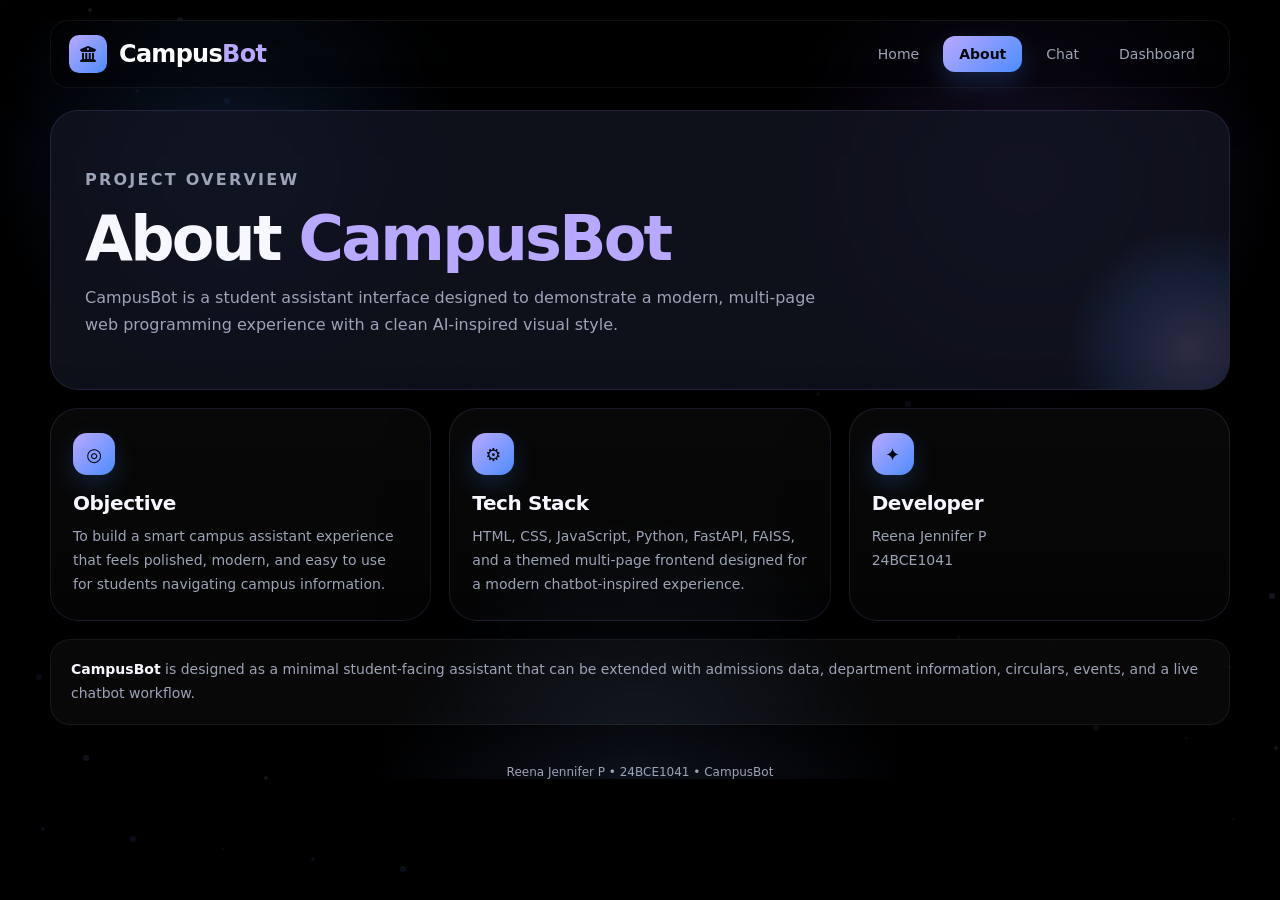
==== frontend/about.html @ f282c004 "Replace old frontend with new frontend pages" ====
<!DOCTYPE html>
<html lang="en">
<head>
  <meta charset="UTF-8" />
  <meta name="viewport" content="width=device-width, initial-scale=1.0" />
  <title>CampusBot • About</title>
  <link rel="stylesheet" href="https://cdnjs.cloudflare.com/ajax/libs/font-awesome/6.5.2/css/all.min.css">
  <style>
    :root{
      --bg:#000000;
      --text:#f6f7ff;
      --muted:#9ca3b7;
      --line:rgba(255,255,255,0.10);
      --line-soft:rgba(255,255,255,0.06);
      --panel:rgba(18,20,32,0.82);
      --panel-2:rgba(255,255,255,0.04);
      --accent:#b9a8ff;
      --accent-2:#4d8dff;
      --shadow:0 24px 60px rgba(0,0,0,0.55);
      --radius-xl:28px;
      --radius-lg:20px;
      --radius-md:16px;
      --radius-sm:14px;
    }

    *{
      box-sizing:border-box;
      margin:0;
      padding:0;
    }

    html, body{
      width:100%;
      min-height:100%;
      font-family:Inter, ui-sans-serif, system-ui, -apple-system, BlinkMacSystemFont, "Segoe UI", Roboto, Helvetica, Arial, sans-serif;
      background:var(--bg);
      color:var(--text);
    }

    body{
      overflow-x:hidden;
      background:
        radial-gradient(circle at 18% 18%, rgba(77,141,255,0.20), transparent 20%),
        radial-gradient(circle at 80% 20%, rgba(143,107,255,0.18), transparent 22%),
        radial-gradient(circle at 50% 100%, rgba(122,166,255,0.12), transparent 28%),
        #000;
    }

    #bgCanvas{
      position:fixed;
      inset:0;
      width:100%;
      height:100%;
      z-index:0;
      pointer-events:none;
    }

    .grid{
      position:fixed;
      inset:0;
      background:
        linear-gradient(to right, rgba(255,255,255,.03) 1px, transparent 1px),
        linear-gradient(to bottom, rgba(255,255,255,.03) 1px, transparent 1px);
      background-size:70px 70px;
      opacity:.14;
      pointer-events:none;
      mask-image:radial-gradient(700px 500px at 50% 20%, black 30%, transparent 70%);
      z-index:1;
    }

    .site-header,
    .page,
    .site-footer{
      position:relative;
      z-index:2;
    }

    .site-header{
      width:min(1180px, calc(100vw - 32px));
      margin:20px auto 0;
      padding:14px 18px;
      display:flex;
      align-items:center;
      justify-content:space-between;
      gap:20px;
      border:1px solid var(--line-soft);
      border-radius:18px;
      background:rgba(0,0,0,0.45);
      backdrop-filter:blur(14px);
      box-shadow:0 18px 45px rgba(0,0,0,0.35);
    }

    .brand-link{
      text-decoration:none;
    }

    .brand-wrap{
      display:flex;
      align-items:center;
      gap:12px;
    }

    .brand-badge{
      width:38px;
      height:38px;
      border-radius:10px;
      background:linear-gradient(135deg, var(--accent) 0%, var(--accent-2) 100%);
      box-shadow:0 8px 16px rgba(0,0,0,0.25);
      display:grid;
      place-items:center;
      color:#0b0d14;
      font-size:16px;
      flex:0 0 38px;
    }

    .brand-text{
      color:#ffffff;
      font-size:24px;
      font-weight:700;
      letter-spacing:-0.03em;
    }

    .brand-text span{
      color:var(--accent);
    }

    .nav-links{
      display:flex;
      align-items:center;
      gap:8px;
      flex-wrap:wrap;
    }

    .nav-links a{
      text-decoration:none;
      color:var(--muted);
      font-size:14px;
      font-weight:500;
      padding:10px 16px;
      border-radius:12px;
      transition:.2s ease;
    }

    .nav-links a:hover{
      color:var(--text);
      background:rgba(255,255,255,0.04);
    }

    .nav-links a.active{
      color:#07080d;
      background:linear-gradient(135deg, var(--accent) 0%, var(--accent-2) 100%);
      font-weight:700;
      box-shadow:0 10px 24px rgba(77,141,255,0.22);
    }

    .page{
      width:min(1180px, calc(100vw - 32px));
      margin:22px auto;
      padding-bottom:18px;
    }

    .panel{
      border:1px solid rgba(167,139,250,0.14);
      border-radius:var(--radius-xl);
      background:var(--panel);
      backdrop-filter:blur(14px);
      box-shadow:var(--shadow);
    }

    .about-hero{
      padding:34px 34px 30px;
      margin-bottom:18px;
      min-height:280px;
      display:flex;
      flex-direction:column;
      justify-content:center;
      position:relative;
      overflow:hidden;
    }

    .about-hero::before{
      content:"";
      position:absolute;
      inset:auto -80px -80px auto;
      width:240px;
      height:240px;
      background:radial-gradient(circle, rgba(185,168,255,0.18) 0%, rgba(77,141,255,0.10) 45%, transparent 72%);
      pointer-events:none;
    }

    .eyebrow{
      font-size:12px;
      letter-spacing:.14em;
      text-transform:uppercase;
      color:var(--accent);
      font-weight:700;
      margin-bottom:14px;
      position:relative;
      z-index:1;
    }

    .about-hero h1{
      font-size:clamp(34px, 5vw, 62px);
      line-height:1.02;
      letter-spacing:-0.045em;
      margin-bottom:14px;
      position:relative;
      z-index:1;
    }

    .about-hero h1 span{
      color:var(--accent);
    }

    .about-hero p{
      max-width:760px;
      color:var(--muted);
      font-size:16px;
      line-height:1.7;
      position:relative;
      z-index:1;
    }

    .about-grid{
      display:grid;
      grid-template-columns:repeat(3, 1fr);
      gap:18px;
    }

    .about-card{
      padding:24px 22px;
      min-height:190px;
      display:flex;
      flex-direction:column;
      justify-content:flex-start;
      background:
        linear-gradient(180deg, rgba(255,255,255,0.03), rgba(255,255,255,0.02));
    }

    .card-icon{
      width:42px;
      height:42px;
      border-radius:14px;
      display:grid;
      place-items:center;
      margin-bottom:16px;
      font-size:18px;
      font-weight:800;
      color:#07080d;
      background:linear-gradient(135deg, var(--accent), var(--accent-2));
      box-shadow:0 10px 24px rgba(77,141,255,0.20);
    }

    .about-card h3{
      font-size:20px;
      line-height:1.2;
      letter-spacing:-0.02em;
      margin-bottom:10px;
    }

    .about-card p{
      color:var(--muted);
      font-size:14px;
      line-height:1.7;
    }

    .about-note{
      margin-top:18px;
      padding:18px 20px;
      border-radius:20px;
      border:1px solid var(--line-soft);
      background:rgba(255,255,255,0.03);
      color:var(--muted);
      font-size:14px;
      line-height:1.7;
    }

    .about-note strong{
      color:var(--text);
      font-weight:700;
    }

    .site-footer{
      width:min(1180px, calc(100vw - 32px));
      margin:0 auto 22px;
      text-align:center;
      color:var(--muted);
      font-size:12px;
    }

    @media (max-width: 900px){
      .about-grid{
        grid-template-columns:1fr;
      }

      .about-card{
        min-height:auto;
      }
    }

    @media (max-width: 700px){
      .site-header{
        flex-direction:column;
        align-items:flex-start;
      }

      .about-hero{
        padding:26px 22px 24px;
      }

      .about-card{
        padding:20px 18px;
      }

      .about-hero p{
        font-size:15px;
      }
    }
  </style>
</head>
<body>
  <canvas id="bgCanvas"></canvas>
  <div class="grid"></div>

  <header class="site-header">
    <a class="brand-link" href="index.html">
      <span class="brand-wrap">
        <span class="brand-badge">
          <i class="fa-solid fa-building-columns"></i>
        </span>
        <span class="brand-text">Campus<span>Bot</span></span>
      </span>
    </a>

    <nav class="nav-links">
      <a href="index.html">Home</a>
      <a href="about.html" class="active">About</a>
      <a href="chat.html">Chat</a>
      <a href="dashboard.html">Dashboard</a>
    </nav>
  </header>

  <main class="page about-page">
    <section class="about-hero panel">
      <p class="eyebrow">Project Overview</p>
      <h1>About <span>CampusBot</span></h1>
      <p>
        CampusBot is a student assistant interface designed to demonstrate a modern,
        multi-page web programming experience with a clean AI-inspired visual style.
      </p>
    </section>

    <section class="about-grid">
      <article class="panel about-card">
        <div class="card-icon">◎</div>
        <h3>Objective</h3>
        <p>
          To build a smart campus assistant experience that feels polished, modern,
          and easy to use for students navigating campus information.
        </p>
      </article>

      <article class="panel about-card">
        <div class="card-icon">⚙</div>
        <h3>Tech Stack</h3>
        <p>
          HTML, CSS, JavaScript, Python, FastAPI, FAISS, and a themed multi-page
          frontend designed for a modern chatbot-inspired experience.
        </p>
      </article>

      <article class="panel about-card">
        <div class="card-icon">✦</div>
        <h3>Developer</h3>
        <p>
          Reena Jennifer P<br />
          24BCE1041
        </p>
      </article>
    </section>

    <div class="about-note panel">
      <strong>CampusBot</strong> is designed as a minimal student-facing assistant that can be extended with
      admissions data, department information, circulars, events, and a live chatbot workflow.
    </div>
  </main>

  <footer class="site-footer">
    <p>Reena Jennifer P • 24BCE1041 • CampusBot</p>
  </footer>

  <script>
    const canvas = document.getElementById("bgCanvas");
    const ctx = canvas.getContext("2d");

    function resizeCanvas() {
      canvas.width = window.innerWidth * devicePixelRatio;
      canvas.height = window.innerHeight * devicePixelRatio;
      canvas.style.width = window.innerWidth + "px";
      canvas.style.height = window.innerHeight + "px";
      ctx.setTransform(devicePixelRatio, 0, 0, devicePixelRatio, 0, 0);
      drawCanvas();
    }

    function drawCanvas() {
      ctx.clearRect(0, 0, window.innerWidth, window.innerHeight);

      const dots = 60;
      for (let i = 0; i < dots; i++) {
        const x = (i * 137) % window.innerWidth;
        const y = (i * 91) % window.innerHeight;
        const r = (i % 3) + 1;

        ctx.beginPath();
        ctx.arc(x, y, r, 0, Math.PI * 2);
        ctx.fillStyle = i % 2 === 0
          ? "rgba(185,168,255,0.12)"
          : "rgba(77,141,255,0.10)";
        ctx.fill();
      }
    }

    resizeCanvas();
    window.addEventListener("resize", resizeCanvas);
  </script>
</body>
</html>
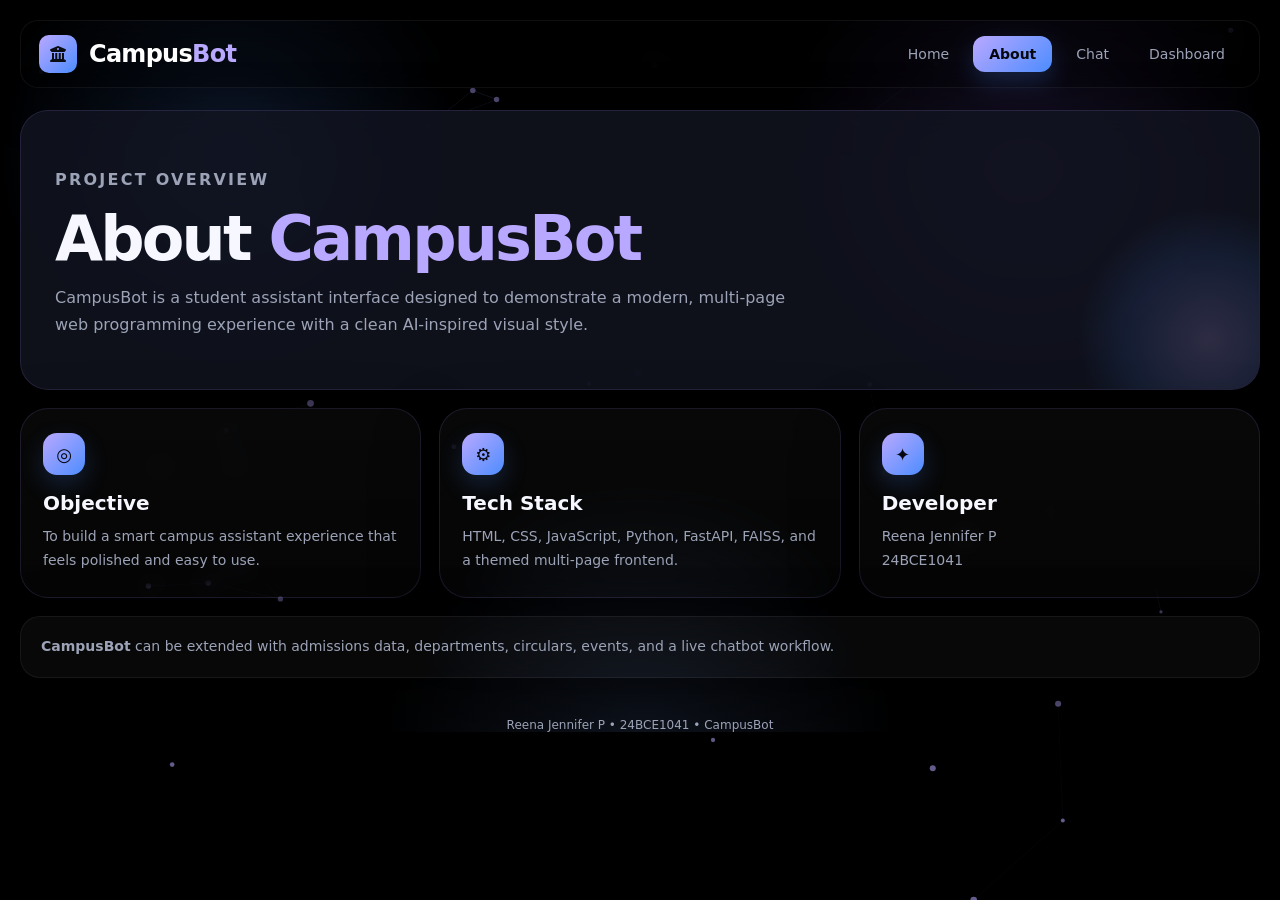
==== commit 263b6384: "Refactor frontend into shared css and js" ====
--- a/frontend/about.html
+++ b/frontend/about.html
@@ -5,318 +5,7 @@
   <meta name="viewport" content="width=device-width, initial-scale=1.0" />
   <title>CampusBot • About</title>
   <link rel="stylesheet" href="https://cdnjs.cloudflare.com/ajax/libs/font-awesome/6.5.2/css/all.min.css">
-  <style>
-    :root{
-      --bg:#000000;
-      --text:#f6f7ff;
-      --muted:#9ca3b7;
-      --line:rgba(255,255,255,0.10);
-      --line-soft:rgba(255,255,255,0.06);
-      --panel:rgba(18,20,32,0.82);
-      --panel-2:rgba(255,255,255,0.04);
-      --accent:#b9a8ff;
-      --accent-2:#4d8dff;
-      --shadow:0 24px 60px rgba(0,0,0,0.55);
-      --radius-xl:28px;
-      --radius-lg:20px;
-      --radius-md:16px;
-      --radius-sm:14px;
-    }
-
-    *{
-      box-sizing:border-box;
-      margin:0;
-      padding:0;
-    }
-
-    html, body{
-      width:100%;
-      min-height:100%;
-      font-family:Inter, ui-sans-serif, system-ui, -apple-system, BlinkMacSystemFont, "Segoe UI", Roboto, Helvetica, Arial, sans-serif;
-      background:var(--bg);
-      color:var(--text);
-    }
-
-    body{
-      overflow-x:hidden;
-      background:
-        radial-gradient(circle at 18% 18%, rgba(77,141,255,0.20), transparent 20%),
-        radial-gradient(circle at 80% 20%, rgba(143,107,255,0.18), transparent 22%),
-        radial-gradient(circle at 50% 100%, rgba(122,166,255,0.12), transparent 28%),
-        #000;
-    }
-
-    #bgCanvas{
-      position:fixed;
-      inset:0;
-      width:100%;
-      height:100%;
-      z-index:0;
-      pointer-events:none;
-    }
-
-    .grid{
-      position:fixed;
-      inset:0;
-      background:
-        linear-gradient(to right, rgba(255,255,255,.03) 1px, transparent 1px),
-        linear-gradient(to bottom, rgba(255,255,255,.03) 1px, transparent 1px);
-      background-size:70px 70px;
-      opacity:.14;
-      pointer-events:none;
-      mask-image:radial-gradient(700px 500px at 50% 20%, black 30%, transparent 70%);
-      z-index:1;
-    }
-
-    .site-header,
-    .page,
-    .site-footer{
-      position:relative;
-      z-index:2;
-    }
-
-    .site-header{
-      width:min(1180px, calc(100vw - 32px));
-      margin:20px auto 0;
-      padding:14px 18px;
-      display:flex;
-      align-items:center;
-      justify-content:space-between;
-      gap:20px;
-      border:1px solid var(--line-soft);
-      border-radius:18px;
-      background:rgba(0,0,0,0.45);
-      backdrop-filter:blur(14px);
-      box-shadow:0 18px 45px rgba(0,0,0,0.35);
-    }
-
-    .brand-link{
-      text-decoration:none;
-    }
-
-    .brand-wrap{
-      display:flex;
-      align-items:center;
-      gap:12px;
-    }
-
-    .brand-badge{
-      width:38px;
-      height:38px;
-      border-radius:10px;
-      background:linear-gradient(135deg, var(--accent) 0%, var(--accent-2) 100%);
-      box-shadow:0 8px 16px rgba(0,0,0,0.25);
-      display:grid;
-      place-items:center;
-      color:#0b0d14;
-      font-size:16px;
-      flex:0 0 38px;
-    }
-
-    .brand-text{
-      color:#ffffff;
-      font-size:24px;
-      font-weight:700;
-      letter-spacing:-0.03em;
-    }
-
-    .brand-text span{
-      color:var(--accent);
-    }
-
-    .nav-links{
-      display:flex;
-      align-items:center;
-      gap:8px;
-      flex-wrap:wrap;
-    }
-
-    .nav-links a{
-      text-decoration:none;
-      color:var(--muted);
-      font-size:14px;
-      font-weight:500;
-      padding:10px 16px;
-      border-radius:12px;
-      transition:.2s ease;
-    }
-
-    .nav-links a:hover{
-      color:var(--text);
-      background:rgba(255,255,255,0.04);
-    }
-
-    .nav-links a.active{
-      color:#07080d;
-      background:linear-gradient(135deg, var(--accent) 0%, var(--accent-2) 100%);
-      font-weight:700;
-      box-shadow:0 10px 24px rgba(77,141,255,0.22);
-    }
-
-    .page{
-      width:min(1180px, calc(100vw - 32px));
-      margin:22px auto;
-      padding-bottom:18px;
-    }
-
-    .panel{
-      border:1px solid rgba(167,139,250,0.14);
-      border-radius:var(--radius-xl);
-      background:var(--panel);
-      backdrop-filter:blur(14px);
-      box-shadow:var(--shadow);
-    }
-
-    .about-hero{
-      padding:34px 34px 30px;
-      margin-bottom:18px;
-      min-height:280px;
-      display:flex;
-      flex-direction:column;
-      justify-content:center;
-      position:relative;
-      overflow:hidden;
-    }
-
-    .about-hero::before{
-      content:"";
-      position:absolute;
-      inset:auto -80px -80px auto;
-      width:240px;
-      height:240px;
-      background:radial-gradient(circle, rgba(185,168,255,0.18) 0%, rgba(77,141,255,0.10) 45%, transparent 72%);
-      pointer-events:none;
-    }
-
-    .eyebrow{
-      font-size:12px;
-      letter-spacing:.14em;
-      text-transform:uppercase;
-      color:var(--accent);
-      font-weight:700;
-      margin-bottom:14px;
-      position:relative;
-      z-index:1;
-    }
-
-    .about-hero h1{
-      font-size:clamp(34px, 5vw, 62px);
-      line-height:1.02;
-      letter-spacing:-0.045em;
-      margin-bottom:14px;
-      position:relative;
-      z-index:1;
-    }
-
-    .about-hero h1 span{
-      color:var(--accent);
-    }
-
-    .about-hero p{
-      max-width:760px;
-      color:var(--muted);
-      font-size:16px;
-      line-height:1.7;
-      position:relative;
-      z-index:1;
-    }
-
-    .about-grid{
-      display:grid;
-      grid-template-columns:repeat(3, 1fr);
-      gap:18px;
-    }
-
-    .about-card{
-      padding:24px 22px;
-      min-height:190px;
-      display:flex;
-      flex-direction:column;
-      justify-content:flex-start;
-      background:
-        linear-gradient(180deg, rgba(255,255,255,0.03), rgba(255,255,255,0.02));
-    }
-
-    .card-icon{
-      width:42px;
-      height:42px;
-      border-radius:14px;
-      display:grid;
-      place-items:center;
-      margin-bottom:16px;
-      font-size:18px;
-      font-weight:800;
-      color:#07080d;
-      background:linear-gradient(135deg, var(--accent), var(--accent-2));
-      box-shadow:0 10px 24px rgba(77,141,255,0.20);
-    }
-
-    .about-card h3{
-      font-size:20px;
-      line-height:1.2;
-      letter-spacing:-0.02em;
-      margin-bottom:10px;
-    }
-
-    .about-card p{
-      color:var(--muted);
-      font-size:14px;
-      line-height:1.7;
-    }
-
-    .about-note{
-      margin-top:18px;
-      padding:18px 20px;
-      border-radius:20px;
-      border:1px solid var(--line-soft);
-      background:rgba(255,255,255,0.03);
-      color:var(--muted);
-      font-size:14px;
-      line-height:1.7;
-    }
-
-    .about-note strong{
-      color:var(--text);
-      font-weight:700;
-    }
-
-    .site-footer{
-      width:min(1180px, calc(100vw - 32px));
-      margin:0 auto 22px;
-      text-align:center;
-      color:var(--muted);
-      font-size:12px;
-    }
-
-    @media (max-width: 900px){
-      .about-grid{
-        grid-template-columns:1fr;
-      }
-
-      .about-card{
-        min-height:auto;
-      }
-    }
-
-    @media (max-width: 700px){
-      .site-header{
-        flex-direction:column;
-        align-items:flex-start;
-      }
-
-      .about-hero{
-        padding:26px 22px 24px;
-      }
-
-      .about-card{
-        padding:20px 18px;
-      }
-
-      .about-hero p{
-        font-size:15px;
-      }
-    }
-  </style>
+  <link rel="stylesheet" href="css/styles.css">
 </head>
 <body>
   <canvas id="bgCanvas"></canvas>
@@ -325,9 +14,7 @@
   <header class="site-header">
     <a class="brand-link" href="index.html">
       <span class="brand-wrap">
-        <span class="brand-badge">
-          <i class="fa-solid fa-building-columns"></i>
-        </span>
+        <span class="brand-badge"><i class="fa-solid fa-building-columns"></i></span>
         <span class="brand-text">Campus<span>Bot</span></span>
       </span>
     </a>
@@ -340,7 +27,7 @@
     </nav>
   </header>
 
-  <main class="page about-page">
+  <main class="page">
     <section class="about-hero panel">
       <p class="eyebrow">Project Overview</p>
       <h1>About <span>CampusBot</span></h1>
@@ -354,34 +41,24 @@
       <article class="panel about-card">
         <div class="card-icon">◎</div>
         <h3>Objective</h3>
-        <p>
-          To build a smart campus assistant experience that feels polished, modern,
-          and easy to use for students navigating campus information.
-        </p>
+        <p>To build a smart campus assistant experience that feels polished and easy to use.</p>
       </article>
 
       <article class="panel about-card">
         <div class="card-icon">⚙</div>
         <h3>Tech Stack</h3>
-        <p>
-          HTML, CSS, JavaScript, Python, FastAPI, FAISS, and a themed multi-page
-          frontend designed for a modern chatbot-inspired experience.
-        </p>
+        <p>HTML, CSS, JavaScript, Python, FastAPI, FAISS, and a themed multi-page frontend.</p>
       </article>
 
       <article class="panel about-card">
         <div class="card-icon">✦</div>
         <h3>Developer</h3>
-        <p>
-          Reena Jennifer P<br />
-          24BCE1041
-        </p>
+        <p>Reena Jennifer P<br>24BCE1041</p>
       </article>
     </section>
 
     <div class="about-note panel">
-      <strong>CampusBot</strong> is designed as a minimal student-facing assistant that can be extended with
-      admissions data, department information, circulars, events, and a live chatbot workflow.
+      <strong>CampusBot</strong> can be extended with admissions data, departments, circulars, events, and a live chatbot workflow.
     </div>
   </main>
 
@@ -389,39 +66,6 @@
     <p>Reena Jennifer P • 24BCE1041 • CampusBot</p>
   </footer>
 
-  <script>
-    const canvas = document.getElementById("bgCanvas");
-    const ctx = canvas.getContext("2d");
-
-    function resizeCanvas() {
-      canvas.width = window.innerWidth * devicePixelRatio;
-      canvas.height = window.innerHeight * devicePixelRatio;
-      canvas.style.width = window.innerWidth + "px";
-      canvas.style.height = window.innerHeight + "px";
-      ctx.setTransform(devicePixelRatio, 0, 0, devicePixelRatio, 0, 0);
-      drawCanvas();
-    }
-
-    function drawCanvas() {
-      ctx.clearRect(0, 0, window.innerWidth, window.innerHeight);
-
-      const dots = 60;
-      for (let i = 0; i < dots; i++) {
-        const x = (i * 137) % window.innerWidth;
-        const y = (i * 91) % window.innerHeight;
-        const r = (i % 3) + 1;
-
-        ctx.beginPath();
-        ctx.arc(x, y, r, 0, Math.PI * 2);
-        ctx.fillStyle = i % 2 === 0
-          ? "rgba(185,168,255,0.12)"
-          : "rgba(77,141,255,0.10)";
-        ctx.fill();
-      }
-    }
-
-    resizeCanvas();
-    window.addEventListener("resize", resizeCanvas);
-  </script>
+  <script src="js/bg-canvas.js"></script>
 </body>
 </html>
--- a/frontend/css/styles.css
+++ b/frontend/css/styles.css
@@ -0,0 +1,1002 @@
+:root{
+  --bg:#000000;
+  --text:#f6f7ff;
+  --muted:#9ca3b7;
+  --line:rgba(255,255,255,0.10);
+  --line-soft:rgba(255,255,255,0.06);
+  --panel:rgba(18,20,32,0.82);
+  --panel-2:rgba(255,255,255,0.04);
+  --input-bg:rgba(255,255,255,0.05);
+  --accent:#b9a8ff;
+  --accent-2:#4d8dff;
+  --shadow:0 24px 60px rgba(0,0,0,0.55);
+  --radius-xl:28px;
+  --radius-lg:20px;
+  --radius-md:16px;
+  --radius-sm:14px;
+}
+
+*{
+  box-sizing:border-box;
+  margin:0;
+  padding:0;
+}
+
+html, body{
+  width:100%;
+  min-height:100%;
+  font-family:Inter, ui-sans-serif, system-ui, -apple-system, BlinkMacSystemFont, "Segoe UI", Roboto, Helvetica, Arial, sans-serif;
+  background:var(--bg);
+  color:var(--text);
+}
+
+body{
+  overflow-x:hidden;
+  background:
+    radial-gradient(circle at 18% 18%, rgba(77,141,255,0.20), transparent 20%),
+    radial-gradient(circle at 80% 20%, rgba(143,107,255,0.18), transparent 22%),
+    radial-gradient(circle at 50% 100%, rgba(122,166,255,0.12), transparent 28%),
+    #000;
+}
+
+a{
+  color:inherit;
+  text-decoration:none;
+}
+
+button,
+input,
+select{
+  font:inherit;
+}
+
+#bgCanvas{
+  position:fixed;
+  inset:0;
+  width:100%;
+  height:100%;
+  z-index:0;
+  pointer-events:none;
+}
+
+.grid{
+  position:fixed;
+  inset:0;
+  background:
+    linear-gradient(to right, rgba(255,255,255,.03) 1px, transparent 1px),
+    linear-gradient(to bottom, rgba(255,255,255,.03) 1px, transparent 1px);
+  background-size:70px 70px;
+  opacity:.14;
+  pointer-events:none;
+  mask-image:radial-gradient(700px 500px at 50% 20%, black 30%, transparent 70%);
+  z-index:1;
+}
+
+.site-header,
+.page,
+.site-footer,
+.auth-page{
+  position:relative;
+  z-index:2;
+}
+
+.site-header{
+  width:min(1240px, calc(100vw - 32px));
+  margin:20px auto 0;
+  padding:14px 18px;
+  display:flex;
+  align-items:center;
+  justify-content:space-between;
+  gap:20px;
+  border:1px solid var(--line-soft);
+  border-radius:18px;
+  background:rgba(0,0,0,0.45);
+  backdrop-filter:blur(14px);
+  box-shadow:0 18px 45px rgba(0,0,0,0.35);
+}
+
+.brand-link{
+  text-decoration:none;
+}
+
+.brand-wrap,
+.brand{
+  display:flex;
+  align-items:center;
+  gap:12px;
+}
+
+.brand-badge,
+.logo-box{
+  width:38px;
+  height:38px;
+  border-radius:10px;
+  background:linear-gradient(135deg, var(--accent) 0%, var(--accent-2) 100%);
+  box-shadow:0 8px 16px rgba(0,0,0,0.25);
+  display:grid;
+  place-items:center;
+  color:#0b0d14;
+  font-size:16px;
+  flex:0 0 38px;
+}
+
+.brand-text{
+  color:#ffffff;
+  font-size:24px;
+  font-weight:700;
+  letter-spacing:-0.03em;
+}
+
+.brand-text span,
+h1 span,
+h2 span{
+  color:var(--accent);
+}
+
+.nav-links,
+.nav-pill{
+  display:flex;
+  align-items:center;
+  gap:8px;
+  flex-wrap:wrap;
+}
+
+.nav-pill{
+  padding:6px;
+  background:var(--panel-2);
+  border:1px solid var(--line);
+  border-radius:14px;
+  backdrop-filter:blur(14px);
+  box-shadow:var(--shadow);
+}
+
+.nav-links a,
+.nav-pill a{
+  text-decoration:none;
+  color:var(--muted);
+  font-size:14px;
+  font-weight:500;
+  padding:10px 16px;
+  border-radius:12px;
+  transition:.2s ease;
+}
+
+.nav-pill a{
+  font-size:15px;
+  padding:9px 20px;
+  border-radius:10px;
+}
+
+.nav-links a:hover,
+.nav-pill a:hover{
+  color:var(--text);
+  background:rgba(255,255,255,0.04);
+}
+
+.nav-links a.active,
+.nav-pill a.active{
+  color:#07080d;
+  background:linear-gradient(135deg, var(--accent) 0%, var(--accent-2) 100%);
+  font-weight:700;
+  box-shadow:0 10px 24px rgba(77,141,255,0.22);
+}
+
+.page{
+  width:min(1240px, calc(100vw - 32px));
+  margin:22px auto;
+  padding-bottom:18px;
+}
+
+.container{
+  width:min(1220px, calc(100vw - 64px));
+  margin:0 auto;
+}
+
+.panel{
+  border:1px solid rgba(167,139,250,0.14);
+  border-radius:var(--radius-xl);
+  background:var(--panel);
+  backdrop-filter:blur(14px);
+  box-shadow:var(--shadow);
+}
+
+.btn-primary,
+.btn-secondary,
+.btn,
+.submit{
+  display:inline-flex;
+  align-items:center;
+  justify-content:center;
+  text-decoration:none;
+  border:none;
+  cursor:pointer;
+  transition:.18s ease;
+}
+
+.btn-primary,
+.submit,
+.btn.primary{
+  background:linear-gradient(135deg, var(--accent) 0%, var(--accent-2) 100%);
+  color:#07080d;
+  font-weight:800;
+  box-shadow:0 10px 24px rgba(77,141,255,0.20);
+}
+
+.btn-primary:hover,
+.btn:hover,
+.submit:hover,
+.prompt-chip:hover,
+.dash-card:hover{
+  transform:translateY(-1px);
+}
+
+.site-footer{
+  width:min(1240px, calc(100vw - 32px));
+  margin:0 auto 22px;
+  text-align:center;
+  color:var(--muted);
+  font-size:12px;
+}
+
+/* landing */
+.page-landing{
+  min-height:100vh;
+  padding-bottom:48px;
+}
+
+.landing-header{
+  display:grid;
+  grid-template-columns:1fr auto 1fr;
+  align-items:center;
+  padding:24px 0 18px;
+}
+
+.auth-links{
+  display:flex;
+  align-items:center;
+  gap:18px;
+  justify-self:end;
+}
+
+.auth-links a{
+  color:var(--muted);
+}
+
+.auth-links .signup{
+  color:#07080d;
+  background:linear-gradient(135deg, var(--accent) 0%, var(--accent-2) 100%);
+  padding:10px 17px;
+  border-radius:10px;
+  font-weight:700;
+  box-shadow:0 10px 24px rgba(77,141,255,0.20);
+}
+
+.hero{
+  text-align:center;
+  padding-top:90px;
+  padding-bottom:10px;
+}
+
+.hero h1{
+  font-size:clamp(42px, 5vw, 76px);
+  line-height:1.02;
+  letter-spacing:-0.045em;
+  font-weight:700;
+  max-width:820px;
+  margin:0 auto;
+  color:#fff;
+}
+
+.hero p{
+  margin:22px auto 0;
+  max-width:780px;
+  font-size:17px;
+  line-height:1.6;
+  color:var(--muted);
+}
+
+.cta-row{
+  display:flex;
+  justify-content:center;
+  gap:18px;
+  margin-top:34px;
+}
+
+.btn{
+  height:56px;
+  min-width:190px;
+  padding:0 28px;
+  border-radius:14px;
+  border:1px solid var(--line);
+  font-size:17px;
+  font-weight:600;
+}
+
+.btn.secondary{
+  color:var(--text);
+  background:rgba(255,255,255,0.04);
+}
+
+/* about */
+.about-hero{
+  padding:34px 34px 30px;
+  margin-bottom:18px;
+  min-height:280px;
+  display:flex;
+  flex-direction:column;
+  justify-content:center;
+  position:relative;
+  overflow:hidden;
+}
+
+.about-hero::before,
+.dashboard-hero::before{
+  content:"";
+  position:absolute;
+  width:260px;
+  height:260px;
+  background:radial-gradient(circle, rgba(185,168,255,0.18) 0%, rgba(77,141,255,0.10) 45%, transparent 72%);
+  pointer-events:none;
+}
+
+.about-hero::before{
+  inset:auto -80px -80px auto;
+}
+
+.eyebrow{
+  font-size:12px;
+  letter-spacing:.14em;
+  text-transform:uppercase;
+  color:var(--accent);
+  font-weight:700;
+  margin-bottom:14px;
+}
+
+.about-hero h1,
+.dashboard-hero h1,
+.chat-topbar h1{
+  font-size:clamp(34px, 5vw, 62px);
+  line-height:1.02;
+  letter-spacing:-0.045em;
+  margin-bottom:14px;
+}
+
+.about-hero p,
+.dashboard-hero p{
+  max-width:760px;
+  color:var(--muted);
+  font-size:16px;
+  line-height:1.7;
+}
+
+.about-grid,
+.dashboard-grid,
+.stats-grid{
+  display:grid;
+  gap:18px;
+}
+
+.about-grid{
+  grid-template-columns:repeat(3, 1fr);
+}
+
+.about-card{
+  padding:24px 22px;
+  min-height:190px;
+  background:linear-gradient(180deg, rgba(255,255,255,0.03), rgba(255,255,255,0.02));
+}
+
+.about-card h3{
+  font-size:20px;
+  margin-bottom:10px;
+}
+
+.about-card p{
+  color:var(--muted);
+  font-size:14px;
+  line-height:1.7;
+}
+
+.card-icon,
+.dash-icon{
+  width:42px;
+  height:42px;
+  border-radius:14px;
+  display:grid;
+  place-items:center;
+  margin-bottom:16px;
+  font-size:18px;
+  font-weight:800;
+  color:#07080d;
+  background:linear-gradient(135deg, var(--accent), var(--accent-2));
+  box-shadow:0 10px 24px rgba(77,141,255,0.20);
+}
+
+.about-note{
+  margin-top:18px;
+  padding:18px 20px;
+  border-radius:20px;
+  border:1px solid var(--line-soft);
+  background:rgba(255,255,255,0.03);
+  color:var(--muted);
+  font-size:14px;
+  line-height:1.7;
+}
+
+/* dashboard */
+.dashboard-page{
+  display:flex;
+  flex-direction:column;
+  gap:18px;
+}
+
+.dashboard-hero{
+  padding:30px 30px 28px;
+  display:flex;
+  align-items:center;
+  justify-content:space-between;
+  gap:20px;
+  position:relative;
+  overflow:hidden;
+}
+
+.dashboard-hero::before{
+  right:-90px;
+  top:-70px;
+}
+
+.dashboard-grid{
+  grid-template-columns:repeat(2, 1fr);
+}
+
+.dash-card{
+  color:inherit;
+  padding:22px;
+  min-height:180px;
+  background:linear-gradient(180deg, rgba(255,255,255,0.03), rgba(255,255,255,0.02));
+}
+
+.dash-card h3{
+  font-size:22px;
+  margin-bottom:10px;
+}
+
+.dash-card p{
+  color:var(--muted);
+  font-size:14px;
+  line-height:1.7;
+}
+
+.stats-grid{
+  grid-template-columns:repeat(3, 1fr);
+}
+
+.stat-card{
+  padding:24px 22px;
+  min-height:160px;
+  background:linear-gradient(180deg, rgba(255,255,255,0.03), rgba(255,255,255,0.02));
+}
+
+.stat-label{
+  font-size:12px;
+  letter-spacing:.12em;
+  text-transform:uppercase;
+  color:var(--accent);
+  font-weight:700;
+  margin-bottom:12px;
+}
+
+.stat-card h2{
+  font-size:42px;
+  margin-bottom:10px;
+}
+
+.stat-card p{
+  color:var(--muted);
+  font-size:14px;
+  line-height:1.6;
+}
+
+/* auth */
+.auth-page{
+  min-height:100vh;
+  display:grid;
+  place-items:center;
+  padding:24px;
+}
+
+.auth-header{
+  position:absolute;
+  top:26px;
+  left:32px;
+  display:flex;
+  align-items:center;
+  gap:10px;
+  font-size:24px;
+  font-weight:600;
+  letter-spacing:-0.03em;
+}
+
+.auth-card{
+  width:100%;
+  max-width:520px;
+  padding:34px 30px 28px;
+  border:1px solid rgba(167,139,250,0.16);
+  border-radius:28px;
+  background:rgba(18,20,32,0.92);
+  box-shadow:var(--shadow);
+  backdrop-filter:blur(14px);
+}
+
+.auth-card.auth-login{
+  max-width:420px;
+}
+
+.auth-card h1{
+  text-align:center;
+  font-size:27px;
+  line-height:1.1;
+  letter-spacing:-0.04em;
+  font-weight:700;
+  margin-bottom:10px;
+}
+
+.subtitle{
+  text-align:center;
+  color:var(--muted);
+  font-size:15px;
+  line-height:1.5;
+  max-width:380px;
+  margin:0 auto 24px;
+}
+
+.form-grid{
+  display:grid;
+  grid-template-columns:1fr 1fr;
+  gap:12px;
+  margin-bottom:12px;
+}
+
+.field{
+  height:46px;
+  border-radius:14px;
+  background:rgba(255,255,255,0.06);
+  border:1px solid rgba(255,255,255,0.08);
+  display:flex;
+  align-items:center;
+  gap:12px;
+  padding:0 15px;
+  color:#c4c9d6;
+  margin-bottom:12px;
+  box-shadow:inset 0 1px 0 rgba(255,255,255,0.04);
+}
+
+.field svg{
+  width:18px;
+  height:18px;
+  fill:currentColor;
+  flex:0 0 18px;
+}
+
+.field input,
+.field select{
+  border:0;
+  outline:none;
+  background:transparent;
+  width:100%;
+  font-size:14px;
+  color:#eef1ff;
+}
+
+.field select{
+  appearance:none;
+  cursor:pointer;
+}
+
+.field input::placeholder,
+.field select:invalid{
+  color:#c4c9d6;
+}
+
+.help-row{
+  display:flex;
+  justify-content:space-between;
+  align-items:center;
+  gap:12px;
+  margin:2px 2px 18px;
+  flex-wrap:wrap;
+}
+
+.checkbox-wrap{
+  display:flex;
+  align-items:flex-start;
+  gap:10px;
+  color:var(--muted);
+  font-size:13px;
+  line-height:1.4;
+}
+
+.checkbox-wrap input{
+  accent-color:var(--accent);
+  margin-top:2px;
+}
+
+.forgot,
+.signup-link,
+.signin-link,
+.checkbox-wrap a{
+  color:var(--accent);
+}
+
+.forgot{
+  display:block;
+  text-align:right;
+  margin:2px 2px 18px;
+  font-size:13px;
+  font-weight:500;
+}
+
+.submit{
+  width:100%;
+  height:50px;
+  border-radius:16px;
+  font-size:17px;
+}
+
+.divider{
+  display:flex;
+  align-items:center;
+  gap:12px;
+  margin:18px 0 16px;
+  color:#8e95a9;
+  font-size:13px;
+  justify-content:center;
+}
+
+.divider::before,
+.divider::after{
+  content:"";
+  height:1px;
+  flex:1;
+  background-image:linear-gradient(to right, rgba(255,255,255,0.10) 50%, rgba(255,255,255,0) 0%);
+  background-size:8px 1px;
+  background-repeat:repeat-x;
+}
+
+.socials{
+  display:grid;
+  grid-template-columns:repeat(3, 1fr);
+  gap:12px;
+}
+
+.social{
+  height:44px;
+  border-radius:14px;
+  border:1px solid rgba(255,255,255,0.08);
+  background:rgba(255,255,255,0.05);
+  color:#f6f7ff;
+  display:grid;
+  place-items:center;
+  font-size:18px;
+  cursor:pointer;
+}
+
+.social.google{ color:#7aa6ff; }
+.social.facebook{ color:#b9a8ff; }
+.social.apple{ color:#ffffff; }
+
+.bottom-text{
+  text-align:center;
+  margin-top:18px;
+  font-size:13px;
+  color:var(--muted);
+}
+
+/* chat */
+.chat-layout{
+  display:grid;
+  grid-template-columns:320px minmax(0, 1fr);
+  gap:18px;
+  align-items:stretch;
+}
+
+.chat-side{
+  padding:22px;
+  display:flex;
+  flex-direction:column;
+  min-height:720px;
+}
+
+.side-title{
+  font-size:26px;
+  line-height:1.08;
+  letter-spacing:-0.03em;
+  margin-bottom:10px;
+}
+
+.side-copy{
+  font-size:14px;
+  color:var(--muted);
+  line-height:1.6;
+  margin-bottom:22px;
+}
+
+.prompt-list{
+  display:flex;
+  flex-direction:column;
+  gap:12px;
+}
+
+.prompt-chip{
+  width:100%;
+  text-align:left;
+  padding:14px 16px;
+  border-radius:16px;
+  border:1px solid rgba(255,255,255,0.08);
+  background:rgba(255,255,255,0.04);
+  color:var(--text);
+  font-size:14px;
+  line-height:1.4;
+}
+
+.prompt-chip span{
+  display:block;
+  color:var(--muted);
+  font-size:12px;
+  margin-top:4px;
+}
+
+.side-footer{
+  margin-top:auto;
+  padding-top:18px;
+  border-top:1px solid var(--line-soft);
+  color:var(--muted);
+  font-size:12px;
+  line-height:1.6;
+}
+
+.chat-main{
+  min-height:720px;
+  height:720px;
+  display:flex;
+  flex-direction:column;
+  overflow:hidden;
+}
+
+.chat-topbar{
+  display:flex;
+  align-items:center;
+  justify-content:space-between;
+  gap:16px;
+  padding:22px 22px 18px;
+  border-bottom:1px solid var(--line-soft);
+  background:linear-gradient(180deg, rgba(255,255,255,0.02), rgba(255,255,255,0.00));
+  flex-shrink:0;
+}
+
+.chat-topbar h1{
+  margin-bottom:0;
+}
+
+.status-pill{
+  display:inline-flex;
+  align-items:center;
+  gap:8px;
+  padding:10px 14px;
+  border-radius:999px;
+  font-size:13px;
+  white-space:nowrap;
+  transition:.2s ease;
+}
+
+.status-dot{
+  width:9px;
+  height:9px;
+  border-radius:50%;
+  flex:0 0 9px;
+  box-shadow:0 0 10px currentColor;
+}
+
+.status-pill.online{
+  color:#9fe0b3;
+  background:rgba(80,170,110,0.10);
+  border:1px solid rgba(120,220,150,0.22);
+}
+
+.status-pill.online .status-dot{
+  background:#7fdc9c;
+  color:#7fdc9c;
+}
+
+.status-pill.offline{
+  color:#ff9a9a;
+  background:rgba(190,70,70,0.10);
+  border:1px solid rgba(255,120,120,0.20);
+}
+
+.status-pill.offline .status-dot{
+  background:#ff7f7f;
+  color:#ff7f7f;
+}
+
+.chat-window{
+  flex:1;
+  min-height:0;
+  padding:22px;
+  overflow-y:auto;
+  display:flex;
+  flex-direction:column;
+  gap:14px;
+}
+
+.message-row{
+  display:flex;
+  width:100%;
+}
+
+.bot-row{
+  justify-content:flex-start;
+}
+
+.user-row{
+  justify-content:flex-end;
+}
+
+.message{
+  max-width:min(75%, 520px);
+  padding:14px 16px;
+  border-radius:18px;
+  font-size:14px;
+  line-height:1.65;
+  border:1px solid rgba(255,255,255,0.08);
+  box-shadow:0 10px 24px rgba(0,0,0,0.18);
+  white-space:pre-wrap;
+  word-break:break-word;
+  width:fit-content;
+}
+
+.bot-message{
+  background:rgba(255,255,255,0.03);
+  color:var(--text);
+  border-top-left-radius:8px;
+}
+
+.user-message{
+  background:linear-gradient(135deg, rgba(185,168,255,0.20) 0%, rgba(77,141,255,0.20) 100%);
+  color:#fdfdff;
+  border-top-right-radius:8px;
+}
+
+.message-meta{
+  font-size:11px;
+  color:var(--muted);
+  margin-bottom:6px;
+  font-weight:600;
+}
+
+.bot-message .message-meta{
+  color:var(--accent);
+  font-weight:700;
+  margin-bottom:8px;
+}
+
+.chat-input-wrap{
+  padding:18px 22px 22px;
+  border-top:1px solid var(--line-soft);
+  background:rgba(0,0,0,0.18);
+  flex-shrink:0;
+}
+
+.chat-input-area{
+  display:flex;
+  align-items:center;
+  gap:12px;
+  padding:10px;
+  border-radius:22px;
+  background:rgba(255,255,255,0.04);
+  border:1px solid rgba(255,255,255,0.08);
+  box-shadow:inset 0 1px 0 rgba(255,255,255,0.04);
+}
+
+.chat-input-area input{
+  flex:1;
+  min-width:0;
+  border:none;
+  outline:none;
+  background:transparent;
+  color:var(--text);
+  font-size:15px;
+  padding:0 8px;
+}
+
+.chat-input-area input::placeholder{
+  color:var(--muted);
+}
+
+.chat-send{
+  height:48px;
+  padding:0 20px;
+  border-radius:16px;
+}
+
+.input-note{
+  margin-top:10px;
+  color:var(--muted);
+  font-size:12px;
+  padding-left:4px;
+}
+
+@media (max-width: 980px){
+  .landing-header{
+    display:flex;
+    flex-wrap:wrap;
+    gap:16px;
+    justify-content:center;
+  }
+
+  .nav-pill{
+    order:3;
+    width:100%;
+    justify-content:center;
+  }
+
+  .hero{
+    padding-top:42px;
+  }
+
+  .about-grid,
+  .dashboard-grid,
+  .stats-grid,
+  .chat-layout{
+    grid-template-columns:1fr;
+  }
+
+  .chat-main{
+    min-height:640px;
+    height:640px;
+  }
+}
+
+@media (max-width: 700px){
+  .site-header{
+    flex-direction:column;
+    align-items:center;
+    justify-content:center;
+  }
+
+  .auth-header{
+    top:18px;
+    left:18px;
+    font-size:20px;
+  }
+
+  .chat-topbar{
+    flex-direction:column;
+    align-items:flex-start;
+  }
+
+  .chat-input-area{
+    flex-direction:column;
+    align-items:stretch;
+  }
+
+  .chat-send{
+    width:100%;
+  }
+}
+
+@media (max-width: 560px){
+  .auth-card{
+    max-width:420px;
+    padding:28px 22px 22px;
+  }
+
+  .auth-card.auth-login{
+    max-width:380px;
+  }
+
+  .form-grid{
+    grid-template-columns:1fr;
+    gap:0;
+  }
+}
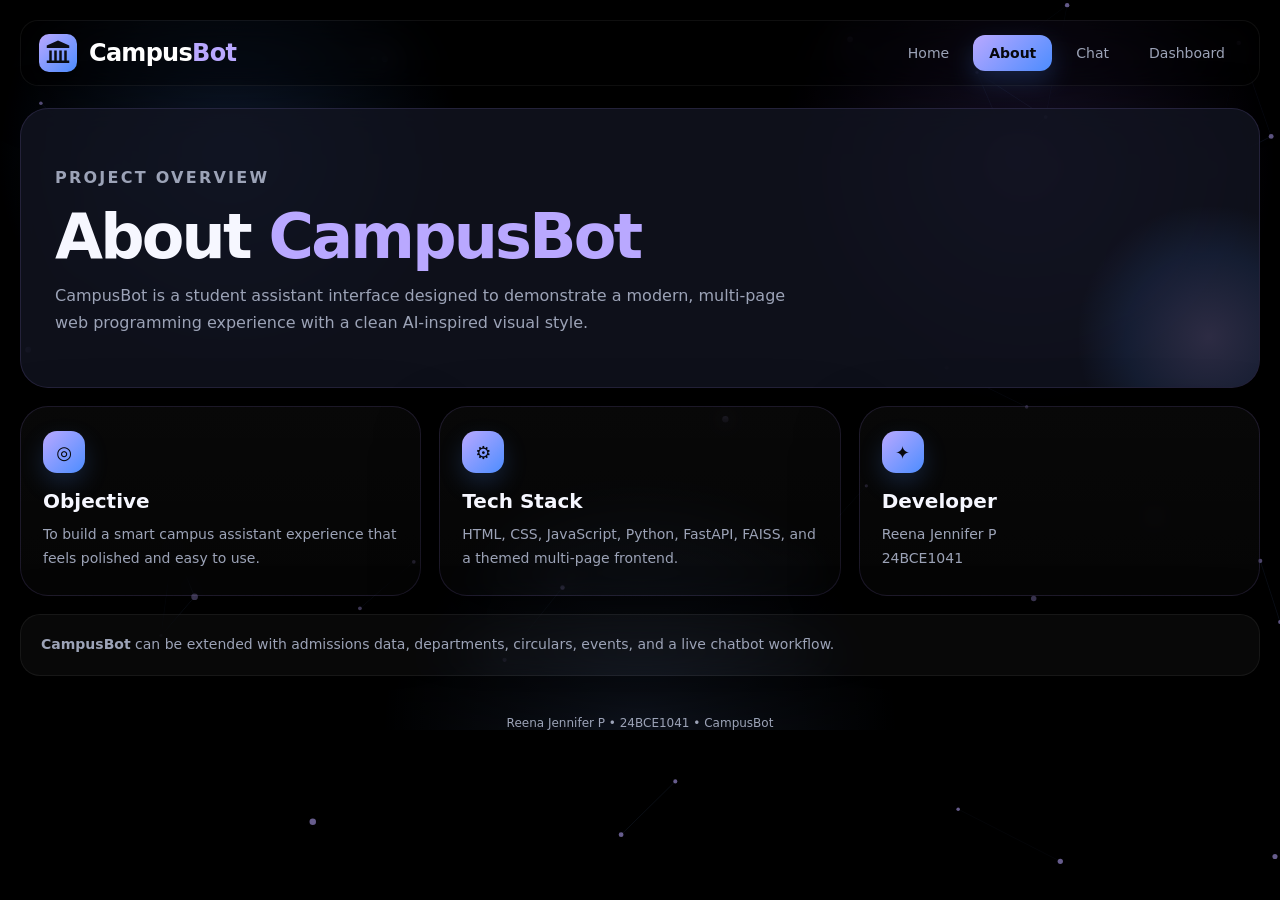
==== commit d65da42b: "Update frontend styles and chatbot flow" ====
--- a/frontend/about.html
+++ b/frontend/about.html
@@ -4,28 +4,13 @@
   <meta charset="UTF-8" />
   <meta name="viewport" content="width=device-width, initial-scale=1.0" />
   <title>CampusBot • About</title>
-  <link rel="stylesheet" href="https://cdnjs.cloudflare.com/ajax/libs/font-awesome/6.5.2/css/all.min.css">
   <link rel="stylesheet" href="css/styles.css">
 </head>
 <body>
   <canvas id="bgCanvas"></canvas>
   <div class="grid"></div>
 
-  <header class="site-header">
-    <a class="brand-link" href="index.html">
-      <span class="brand-wrap">
-        <span class="brand-badge"><i class="fa-solid fa-building-columns"></i></span>
-        <span class="brand-text">Campus<span>Bot</span></span>
-      </span>
-    </a>
-
-    <nav class="nav-links">
-      <a href="index.html">Home</a>
-      <a href="about.html" class="active">About</a>
-      <a href="chat.html">Chat</a>
-      <a href="dashboard.html">Dashboard</a>
-    </nav>
-  </header>
+  <div id="siteHeader"></div>
 
   <main class="page">
     <section class="about-hero panel">
@@ -66,6 +51,8 @@
     <p>Reena Jennifer P • 24BCE1041 • CampusBot</p>
   </footer>
 
+  <script src="js/site-header.js"></script>
+  <script> renderSiteHeader("about"); </script>
   <script src="js/bg-canvas.js"></script>
 </body>
 </html>
--- a/frontend/css/styles.css
+++ b/frontend/css/styles.css
@@ -5,15 +5,10 @@
   --line:rgba(255,255,255,0.10);
   --line-soft:rgba(255,255,255,0.06);
   --panel:rgba(18,20,32,0.82);
-  --panel-2:rgba(255,255,255,0.04);
-  --input-bg:rgba(255,255,255,0.05);
   --accent:#b9a8ff;
   --accent-2:#4d8dff;
   --shadow:0 24px 60px rgba(0,0,0,0.55);
   --radius-xl:28px;
-  --radius-lg:20px;
-  --radius-md:16px;
-  --radius-sm:14px;
 }
 
 *{
@@ -83,10 +78,10 @@
 .site-header{
   width:min(1240px, calc(100vw - 32px));
   margin:20px auto 0;
-  padding:14px 18px;
+  padding:14px 18px 14px 92px;
   display:flex;
   align-items:center;
-  justify-content:space-between;
+  justify-content:flex-end;
   gap:20px;
   border:1px solid var(--line-soft);
   border-radius:18px;
@@ -96,18 +91,20 @@
 }
 
 .brand-link{
-  text-decoration:none;
-}
-
-.brand-wrap,
-.brand{
+  position:absolute;
+  left:18px;
+  top:50%;
+  transform:translateY(-50%);
+  z-index:3;
+}
+
+.brand-wrap{
   display:flex;
   align-items:center;
   gap:12px;
 }
 
-.brand-badge,
-.logo-box{
+.brand-badge{
   width:38px;
   height:38px;
   border-radius:10px;
@@ -116,8 +113,13 @@
   display:grid;
   place-items:center;
   color:#0b0d14;
-  font-size:16px;
   flex:0 0 38px;
+}
+
+.brand-badge svg{
+  width:30px;
+  height:30px;
+  display:block;
 }
 
 .brand-text{
@@ -133,26 +135,14 @@
   color:var(--accent);
 }
 
-.nav-links,
-.nav-pill{
+.nav-links{
   display:flex;
   align-items:center;
   gap:8px;
   flex-wrap:wrap;
 }
 
-.nav-pill{
-  padding:6px;
-  background:var(--panel-2);
-  border:1px solid var(--line);
-  border-radius:14px;
-  backdrop-filter:blur(14px);
-  box-shadow:var(--shadow);
-}
-
-.nav-links a,
-.nav-pill a{
-  text-decoration:none;
+.nav-links a{
   color:var(--muted);
   font-size:14px;
   font-weight:500;
@@ -161,20 +151,12 @@
   transition:.2s ease;
 }
 
-.nav-pill a{
-  font-size:15px;
-  padding:9px 20px;
-  border-radius:10px;
-}
-
-.nav-links a:hover,
-.nav-pill a:hover{
+.nav-links a:hover{
   color:var(--text);
   background:rgba(255,255,255,0.04);
 }
 
-.nav-links a.active,
-.nav-pill a.active{
+.nav-links a.active{
   color:#07080d;
   background:linear-gradient(135deg, var(--accent) 0%, var(--accent-2) 100%);
   font-weight:700;
@@ -201,13 +183,11 @@
 }
 
 .btn-primary,
-.btn-secondary,
 .btn,
 .submit{
   display:inline-flex;
   align-items:center;
   justify-content:center;
-  text-decoration:none;
   border:none;
   cursor:pointer;
   transition:.18s ease;
@@ -230,6 +210,21 @@
   transform:translateY(-1px);
 }
 
+.btn{
+  height:56px;
+  min-width:190px;
+  padding:0 28px;
+  border-radius:14px;
+  border:1px solid var(--line);
+  font-size:17px;
+  font-weight:600;
+}
+
+.btn.secondary{
+  color:var(--text);
+  background:rgba(255,255,255,0.04);
+}
+
 .site-footer{
   width:min(1240px, calc(100vw - 32px));
   margin:0 auto 22px;
@@ -242,33 +237,6 @@
 .page-landing{
   min-height:100vh;
   padding-bottom:48px;
-}
-
-.landing-header{
-  display:grid;
-  grid-template-columns:1fr auto 1fr;
-  align-items:center;
-  padding:24px 0 18px;
-}
-
-.auth-links{
-  display:flex;
-  align-items:center;
-  gap:18px;
-  justify-self:end;
-}
-
-.auth-links a{
-  color:var(--muted);
-}
-
-.auth-links .signup{
-  color:#07080d;
-  background:linear-gradient(135deg, var(--accent) 0%, var(--accent-2) 100%);
-  padding:10px 17px;
-  border-radius:10px;
-  font-weight:700;
-  box-shadow:0 10px 24px rgba(77,141,255,0.20);
 }
 
 .hero{
@@ -302,19 +270,94 @@
   margin-top:34px;
 }
 
-.btn{
-  height:56px;
-  min-width:190px;
-  padding:0 28px;
-  border-radius:14px;
-  border:1px solid var(--line);
-  font-size:17px;
-  font-weight:600;
-}
-
-.btn.secondary{
+.campus-map{
+  position:relative;
+  margin:90px auto 0;
+  width:min(1120px, 100%);
+  overflow:hidden;
+  border-radius:28px;
+  min-height:420px;
+}
+
+.campus-map-image{
+  width:100%;
+  height:100%;
+  min-height:420px;
+  object-fit:cover;
+  display:block;
+  filter:brightness(1) saturate(0.78);
+}
+
+.campus-map::after{
+  content:"";
+  position:absolute;
+  inset:0;
+  background:
+    linear-gradient(180deg, rgba(4,6,14,0.12), rgba(4,6,14,0.72)),
+    linear-gradient(90deg, rgba(0,0,0,0.22), rgba(77,141,255,0.06));
+  pointer-events:none;
+}
+
+.campus-spot{
+  position:absolute;
+  z-index:2;
+  background:transparent;
+  border:0;
+  cursor:pointer;
+  color:#fff;
+}
+
+.spot-dot{
+  width:14px;
+  height:14px;
+  border-radius:999px;
+  display:block;
+  background:linear-gradient(135deg, var(--accent), var(--accent-2));
+  box-shadow:
+    0 0 0 6px rgba(185,168,255,0.10),
+    0 0 18px rgba(77,141,255,0.40);
+  transition:transform .2s ease;
+}
+
+.spot-tip{
+  position:absolute;
+  left:20px;
+  top:-10px;
+  white-space:nowrap;
+  padding:8px 12px;
+  border-radius:12px;
+  background:rgba(10,12,22,0.86);
+  border:1px solid rgba(255,255,255,0.10);
   color:var(--text);
-  background:rgba(255,255,255,0.04);
+  font-size:13px;
+  opacity:0;
+  transform:translateY(6px);
+  transition:.2s ease;
+  pointer-events:none;
+}
+
+.campus-spot:hover .spot-dot{
+  transform:scale(1.12);
+}
+
+.campus-spot:hover .spot-tip{
+  opacity:1;
+  transform:translateY(0);
+}
+
+.library-spot{
+  left:65%;
+  top:37%;
+}
+
+.auditorium-spot{
+  left:12%;
+  top:38%;
+}
+
+.academic-spot{
+  left:18%;
+  top:12%;
 }
 
 /* about */
@@ -353,8 +396,7 @@
 }
 
 .about-hero h1,
-.dashboard-hero h1,
-.chat-topbar h1{
+.dashboard-hero h1{
   font-size:clamp(34px, 5vw, 62px);
   line-height:1.02;
   letter-spacing:-0.045em;
@@ -499,22 +541,10 @@
 
 /* auth */
 .auth-page{
-  min-height:100vh;
+  min-height:calc(100vh - 110px);
   display:grid;
   place-items:center;
   padding:24px;
-}
-
-.auth-header{
-  position:absolute;
-  top:26px;
-  left:32px;
-  display:flex;
-  align-items:center;
-  gap:10px;
-  font-size:24px;
-  font-weight:600;
-  letter-spacing:-0.03em;
 }
 
 .auth-card{
@@ -774,7 +804,7 @@
   flex-shrink:0;
 }
 
-.chat-topbar h1{
+.chat-topbar h2{
   margin-bottom:0;
 }
 
@@ -880,6 +910,11 @@
   margin-bottom:8px;
 }
 
+.message.thinking-message{
+  opacity:.82;
+  font-style:italic;
+}
+
 .chat-input-wrap{
   padding:18px 22px 22px;
   border-top:1px solid var(--line-soft);
@@ -927,19 +962,6 @@
 }
 
 @media (max-width: 980px){
-  .landing-header{
-    display:flex;
-    flex-wrap:wrap;
-    gap:16px;
-    justify-content:center;
-  }
-
-  .nav-pill{
-    order:3;
-    width:100%;
-    justify-content:center;
-  }
-
   .hero{
     padding-top:42px;
   }
@@ -962,12 +984,14 @@
     flex-direction:column;
     align-items:center;
     justify-content:center;
+    padding-left:18px;
+    padding-top:70px;
   }
 
-  .auth-header{
+  .brand-link{
+    left:18px;
     top:18px;
-    left:18px;
-    font-size:20px;
+    transform:none;
   }
 
   .chat-topbar{
